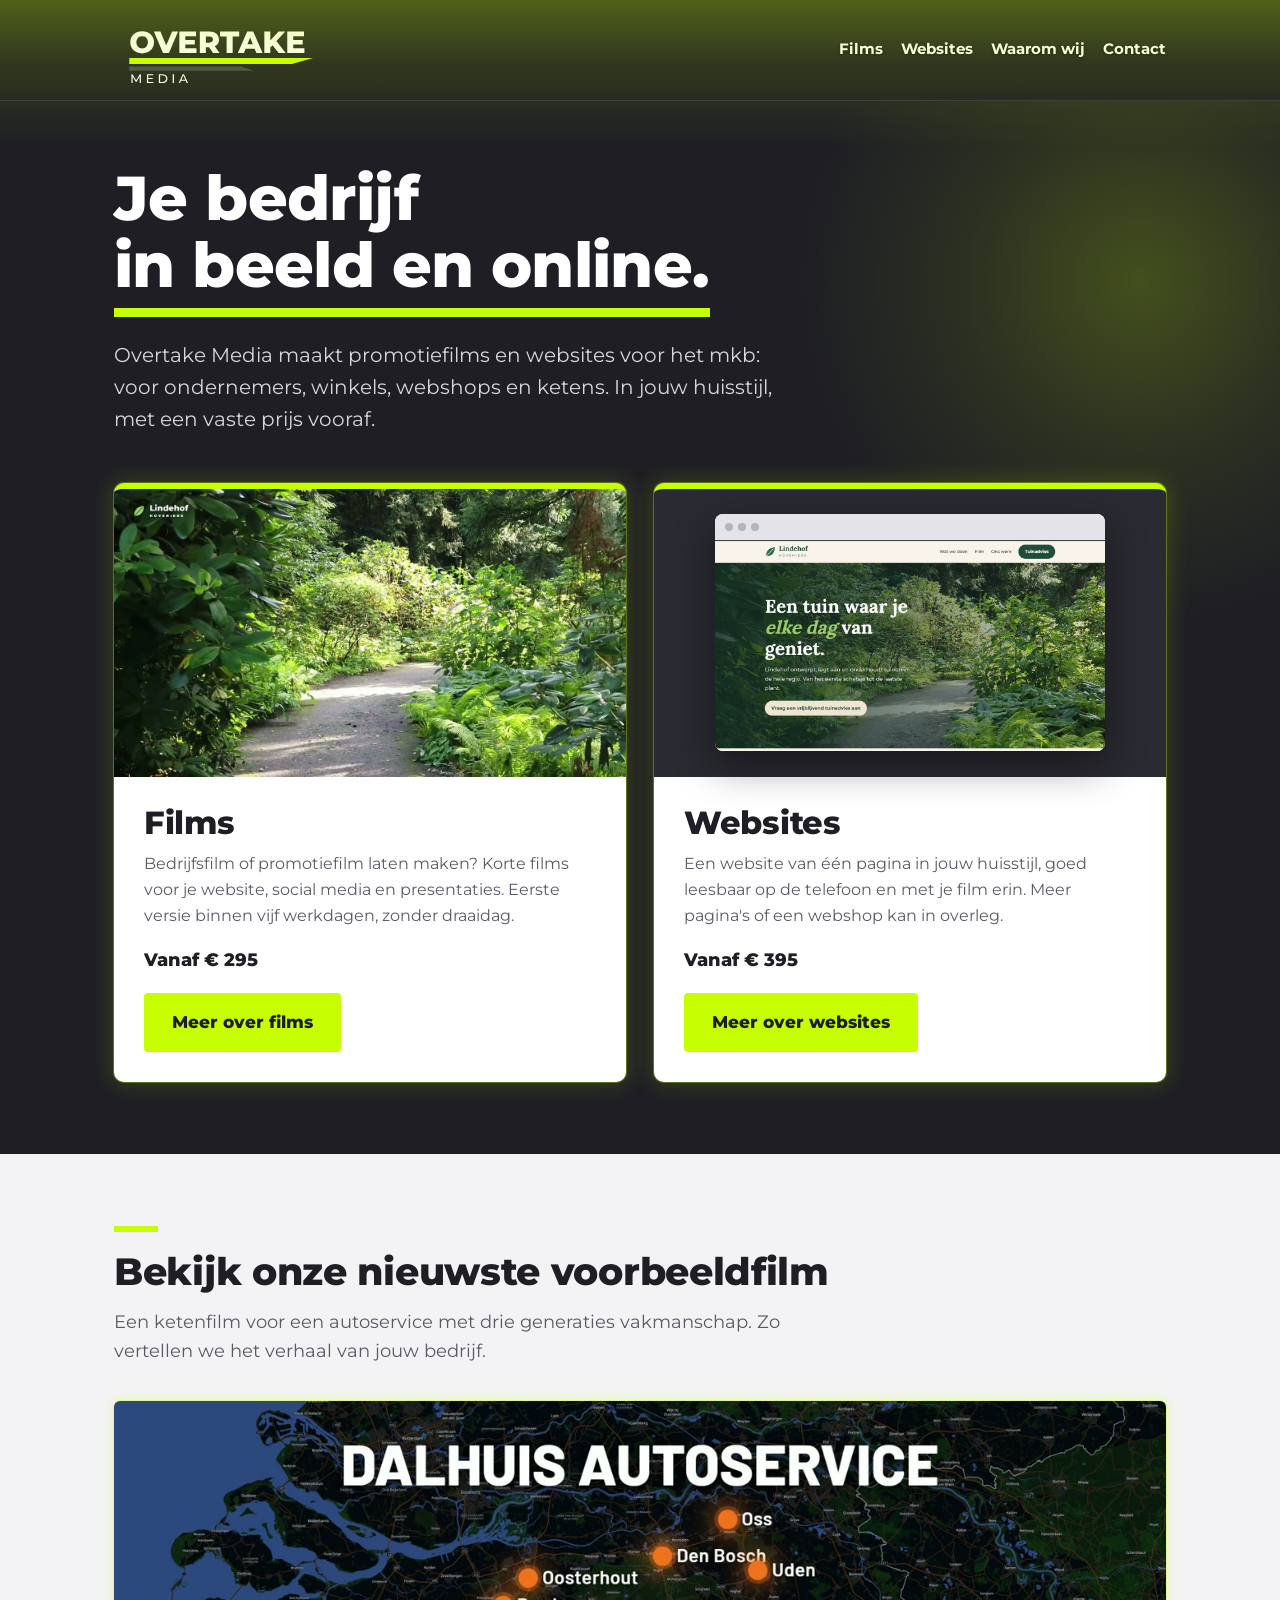
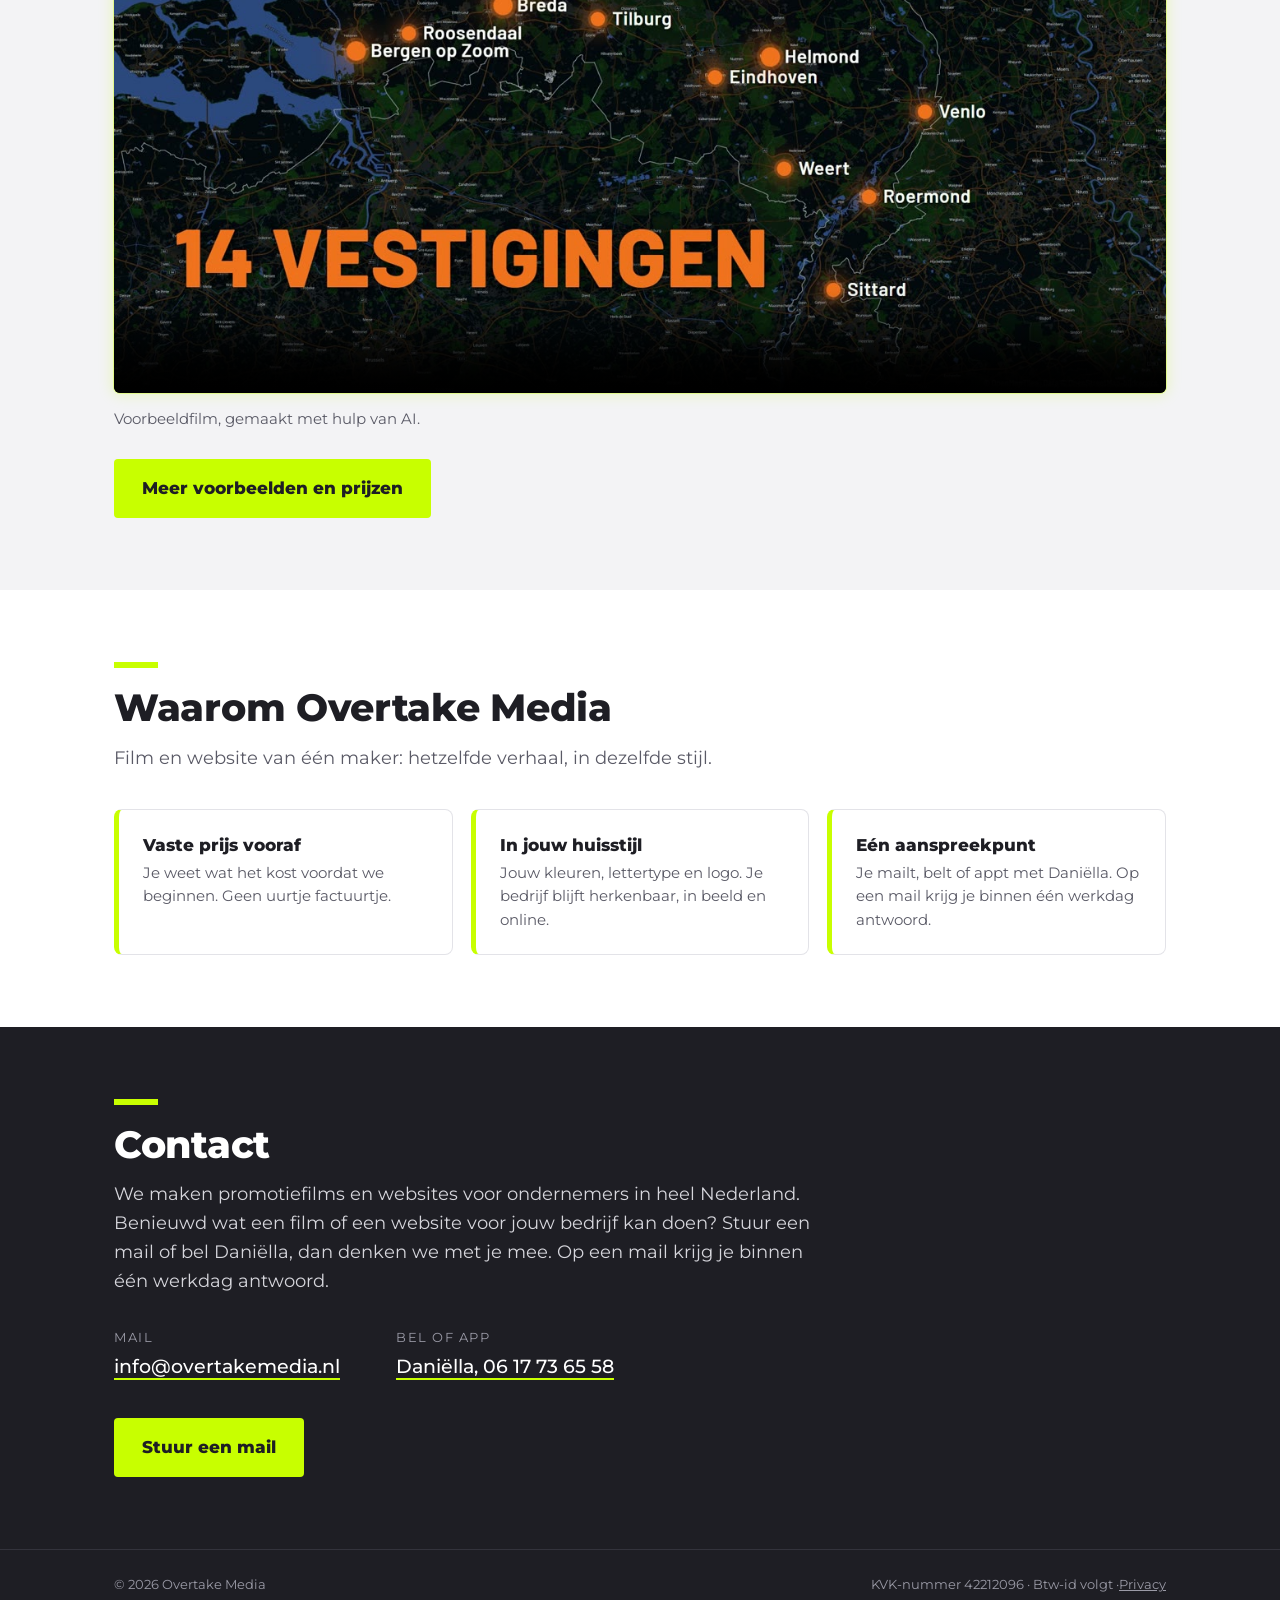
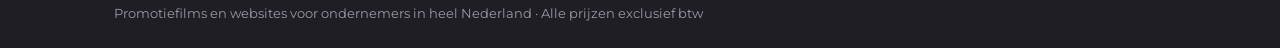
==== index.html @ 68e027c3 "Filmpagina: aanbiedingen weg, alleen normale prijzen Introductieprijs en de drie proefaanbiedingen v" ====
<!doctype html>
<html lang="nl">
<head>
<meta charset="utf-8">
<meta name="viewport" content="width=device-width, initial-scale=1">
<title>Overtake Media · Promotiefilms en websites voor het mkb</title>
<meta name="description" content="Overtake Media maakt promotiefilms en websites voor het mkb. Bedrijfsfilm of promotiefilm laten maken, of een website in jouw huisstijl: vaste prijs vooraf, zonder gedoe.">
<meta property="og:title" content="Overtake Media · Promotiefilms en websites voor het mkb">
<meta property="og:description" content="Promotiefilms en websites voor ondernemers, winkels, webshops en ketens. In jouw huisstijl, met een vaste prijs vooraf.">
<meta property="og:image" content="https://overtakemedia.nl/img/lindehof.jpg">
<meta property="og:url" content="https://overtakemedia.nl/">
<link rel="canonical" href="https://overtakemedia.nl/">
<meta name="google-site-verification" content="iY5Mu1yxWHPWTAywFuKohquAYSVC9sbn_sOde4Xjv1Y" />
<link rel="icon" type="image/png" href="img/icoon.png">
<link rel="preconnect" href="https://fonts.googleapis.com">
<link rel="preconnect" href="https://fonts.gstatic.com" crossorigin>
<link href="https://fonts.googleapis.com/css2?family=Montserrat:wght@400;500;700;800&display=swap" rel="stylesheet">
<link rel="stylesheet" href="stijl.css?v=12">
<script type="application/ld+json">{"@context": "https://schema.org", "@type": "ProfessionalService", "name": "Overtake Media", "url": "https://overtakemedia.nl/", "email": "info@overtakemedia.nl", "telephone": "+31617736558", "logo": "https://overtakemedia.nl/img/icoon.png", "image": "https://overtakemedia.nl/img/lindehof.jpg", "description": "Overtake Media maakt promotiefilms en websites voor het mkb: bedrijfsfilms, productfilms, ketenfilms en campagnefilms, en websites in de huisstijl van de klant. Vaste prijs vooraf.", "areaServed": {"@type": "Country", "name": "Nederland"}, "priceRange": "€149 - €895"}</script>
</head>
<body>

<div class="topbar"><div class="bar">
    <a href="/"><img src="img/logo-donker.svg" alt="Overtake Media"></a>
    <nav>
      <a href="films.html">Films</a>
      <a href="websites.html">Websites</a>
      <a href="#waarom">Waarom wij</a>
      <a href="#contact">Contact</a>
    </nav>
</div></div>
<header>
  <div class="voorpagina-hero">
    <h1>Je bedrijf <span>in beeld en online.</span></h1>
    <p>Overtake Media maakt promotiefilms en websites voor het mkb: voor ondernemers, winkels, webshops en ketens. In jouw huisstijl, met een vaste prijs vooraf.</p>
  </div>
  <div class="deurvak">
    <div class="deuren">
      <a class="deur" href="films.html">
        <div class="beeld" style="background-image:url('img/lindehof.jpg')"></div>
        <div class="tekst">
          <h2>Films</h2>
          <p>Bedrijfsfilm of promotiefilm laten maken? Korte films voor je website, social media en presentaties. Eerste versie binnen vijf werkdagen, zonder draaidag.</p>
          <div class="vanaf">Vanaf € 295</div>
          <span class="knop">Meer over films</span>
        </div>
      </a>
      <a class="deur" href="websites.html">
        <div class="beeld"><div class="venster"><div class="balk"><i></i><i></i><i></i></div><img src="img/voorbeeld-website.jpg" alt="Voorbeeldwebsite van een hovenier"></div></div>
        <div class="tekst">
          <h2>Websites</h2>
          <p>Een website van één pagina in jouw huisstijl, goed leesbaar op de telefoon en met je film erin. Meer pagina's of een webshop kan in overleg.</p>
          <div class="vanaf">Vanaf € 395</div>
          <span class="knop">Meer over websites</span>
        </div>
      </a>
    </div>
  </div>
</header>

<main>
  <section id="nieuwste-film" class="aanbod-bg">
    <div class="wrap">
      <h2>Bekijk onze nieuwste voorbeeldfilm</h2>
      <p class="intro">Een ketenfilm voor een autoservice met drie generaties vakmanschap. Zo vertellen we het verhaal van jouw bedrijf.</p>
      <div class="film uitgelicht">
        <video src="films/dalhuis.mp4?v=10" poster="img/dalhuis.jpg" controls controlslist="nodownload noplaybackrate" disablepictureinpicture oncontextmenu="return false" preload="none" playsinline></video>
        <p style="margin-top:14px">Voorbeeldfilm, gemaakt met hulp van AI.</p>
      </div>
      <p style="margin-top:28px"><a class="knop" href="films.html#voorbeelden">Meer voorbeelden en prijzen</a></p>
    </div>
  </section>

  <section id="waarom">
    <div class="wrap">
      <h2>Waarom Overtake Media</h2>
      <p class="intro">Film en website van één maker: hetzelfde verhaal, in dezelfde stijl.</p>
      <div class="redenen">
        <div class="optie"><h3>Vaste prijs vooraf</h3><p>Je weet wat het kost voordat we beginnen. Geen uurtje factuurtje.</p></div>
        <div class="optie"><h3>In jouw huisstijl</h3><p>Jouw kleuren, lettertype en logo. Je bedrijf blijft herkenbaar, in beeld en online.</p></div>
        <div class="optie"><h3>Eén aanspreekpunt</h3><p>Je mailt, belt of appt met Daniëlla. Op een mail krijg je binnen één werkdag antwoord.</p></div>
      </div>
    </div>
  </section>

  <section id="contact" class="contact">
    <div class="wrap">
      <h2>Contact</h2>
      <p class="intro">We maken promotiefilms en websites voor ondernemers in heel Nederland. Benieuwd wat een film of een website voor jouw bedrijf kan doen? Stuur een mail of bel Daniëlla, dan denken we met je mee. Op een mail krijg je binnen één werkdag antwoord.</p>
      <div class="contact-regels">
        <div><small>Mail</small><a href="mailto:info@overtakemedia.nl?subject=Vraag%20aan%20Overtake%20Media">info@overtakemedia.nl</a></div>
        <div><small>Bel of app</small><a href="tel:+31617736558">Daniëlla, 06 17 73 65 58</a></div>
      </div>
      <p style="margin-top:36px"><a class="knop" href="mailto:info@overtakemedia.nl?subject=Vraag%20aan%20Overtake%20Media">Stuur een mail</a></p>
    </div>
  </section>
</main>

<a class="omhoog" href="#" aria-label="Naar boven">&uarr;</a>

<footer>
  <div class="wrap">
    <span>© 2026 Overtake Media</span>
    <span>KVK-nummer 42212096 · Btw-id volgt ·<a href="privacy.html">Privacy</a></span>
    <span>Promotiefilms en websites voor ondernemers in heel Nederland · Alle prijzen exclusief btw</span>
  </div>
</footer>

<script>
  var knop=document.querySelector('.omhoog');
  window.addEventListener('scroll', function(){ knop.classList.toggle('zichtbaar', window.scrollY>600); });
</script>
<script>
  /* nieuwe versie online? dan één keer de verse pagina ophalen (versie = nummer van stijl.css, gelijk aan versie.txt) */
  (function(){
    var l=document.querySelector('link[href^="stijl.css?v="]'); if(!l||!window.fetch) return;
    var v=l.getAttribute('href').split('v=')[1];
    fetch('versie.txt',{cache:'no-store'}).then(function(r){ return r.ok ? r.text() : ''; }).then(function(t){
      t=t.trim(); if(!t||t===v) return;
      try { if(sessionStorage.getItem('ververst')===t) return; sessionStorage.setItem('ververst',t); } catch(e){ return; }
      location.replace(location.pathname+'?v='+t+location.hash);
    }).catch(function(){});
  })();
</script>
</body>
</html>
---- stijl.css ----
:root { --antraciet:#1E1E24; --limoen:#C8FF00; --wit:#FFFFFF; --grijs:#F3F3F5; --lijn:#E3E3E8; --tekst2:#5A5A66; --donker2:#2A2A32; }
* { box-sizing:border-box; margin:0; padding:0; }
html { scroll-behavior:smooth; }
body { font-family:Montserrat, Arial, sans-serif; color:var(--antraciet); background:var(--wit); line-height:1.6; font-size:17px; }
a { color:inherit; }
.wrap { max-width:1100px; margin:0 auto; padding:0 24px; }
h2 { font-weight:800; font-size:clamp(26px, 3.6vw, 38px); line-height:1.15; margin-bottom:14px; letter-spacing:-0.3px; }
h2::before { content:""; display:block; width:44px; height:6px; background:var(--limoen); margin-bottom:18px; }
.intro { color:var(--tekst2); max-width:60ch; font-size:18px; }
section { padding:72px 0; scroll-margin-top:106px; }
.knop { display:inline-block; background:var(--limoen); color:var(--antraciet); font-weight:800; text-decoration:none; padding:16px 28px; border-radius:4px; }
.knop:hover { filter:brightness(0.95); }
.knop-licht { display:inline-block; color:var(--wit); font-weight:700; text-decoration:none; padding:16px 28px; border:2px solid rgba(255,255,255,0.35); border-radius:4px; }
.knop-licht:hover { border-color:var(--limoen); }

/* kop en hero */
header { background:var(--antraciet); color:var(--wit); position:relative; overflow:hidden; }
header::before { content:""; position:absolute; right:-220px; top:-180px; width:720px; height:720px; border-radius:50%; background:radial-gradient(circle, rgba(200,255,0,0.22) 0%, rgba(200,255,0,0.08) 35%, rgba(200,255,0,0) 68%); pointer-events:none; }
.hero, .feiten { position:relative; }
.topbar { position:sticky; top:0; z-index:50; background:var(--antraciet); border-bottom:1px solid #33333C; }
.bar { display:flex; align-items:center; justify-content:space-between; gap:24px; padding:14px 24px; max-width:1100px; margin:0 auto; }
.bar img { height:72px; display:block; }
nav { display:flex; flex-wrap:wrap; justify-content:flex-end; align-items:center; gap:6px 18px; }
nav a { color:var(--wit); text-decoration:none; font-weight:700; font-size:14.5px; white-space:nowrap; text-shadow:0 1px 3px rgba(0,0,0,0.6); }
nav a:hover { color:var(--wit); }
.hero { max-width:1100px; margin:0 auto; padding:72px 24px 88px; }
.hero h1 { font-weight:800; font-size:clamp(34px, 6vw, 62px); line-height:1.08; letter-spacing:-0.6px; max-width:16ch; }
.hero h1 span { display:inline-block; border-bottom:0.16em solid var(--limoen); padding-bottom:0.14em; }
.hero p { margin-top:22px; font-size:clamp(17px, 2vw, 20px); color:#D6D6DC; max-width:48ch; }
.hero .knoppen { margin-top:32px; display:flex; gap:14px; flex-wrap:wrap; }
.feiten { background:var(--donker2); border-top:1px solid #33333C; }
.feiten .wrap { display:grid; grid-template-columns:repeat(3, 1fr); gap:0; }
.feit { padding:22px 24px; border-left:1px solid #3A3A44; color:var(--wit); }
.feit:first-child { border-left:0; padding-left:0; }
.feit strong { display:block; font-size:22px; font-weight:800; color:var(--limoen); }
.feit span { font-size:14px; color:#BDBDC6; }

/* voorbeelden */
.films { display:grid; grid-template-columns:16fr 9fr 5.0625fr; gap:28px; margin-top:40px; align-items:start; }
.film.breed { grid-column:1 / -1; }
.film video { width:100%; display:block; border-radius:6px; background:var(--antraciet); aspect-ratio:16/9; object-fit:cover; box-shadow:0 0 0 1px rgba(200,255,0,0.35), 0 0 14px 2px rgba(200,255,0,0.22); }
.film.uitgelicht { margin-top:36px; }
.film.vierkant video { aspect-ratio:1/1; }
.film.staand video { aspect-ratio:9/16; }
.film h3 { font-weight:800; font-size:18px; margin-top:14px; }
.film p { color:var(--tekst2); font-size:15px; }
.volgt { margin-top:28px; color:var(--tekst2); font-size:15px; }

/* aanbod */
.aanbod-bg { background:var(--grijs); }
.kaarten { display:grid; grid-template-columns:repeat(2, 1fr); gap:24px; margin-top:40px; }
.kaart { background:var(--wit); padding:32px; border-radius:8px; border-top:6px solid var(--limoen); display:flex; flex-direction:column; }
.kaart h3 { font-weight:800; font-size:22px; margin-bottom:10px; }
.kaart p.wat { color:var(--tekst2); font-size:15.5px; flex:1; }
.kaart .prijs { margin-top:20px; font-weight:800; font-size:19px; line-height:1.35; }
.kaart .prijs small { display:block; font-weight:500; font-size:14px; color:var(--tekst2); margin-top:4px; }
.kaart .proef { margin-top:14px; font-size:14.5px; color:var(--antraciet); background:var(--grijs); padding:12px 14px; border-radius:4px; }
.kaart .proef strong { font-weight:800; }
.kaart .vb { margin-top:12px; font-size:13.5px; color:var(--tekst2); }
.kaart .vb a { color:var(--antraciet); }
.noot { margin-top:22px; font-size:14px; color:var(--tekst2); }
body::after { content:""; position:fixed; top:0; left:0; right:0; height:150px; pointer-events:none; z-index:60; background:linear-gradient(to bottom, rgba(200,255,0,0.30) 0%, rgba(200,255,0,0.12) 40%, rgba(200,255,0,0) 100%); }

/* websites */
.websites { background:var(--antraciet); color:var(--wit); }
.websites .intro, .websites .noot { color:#D6D6DC; }
.websites .kaart { color:var(--antraciet); }

/* mogelijkheden */
.opties { display:grid; grid-template-columns:repeat(3, 1fr); gap:18px; margin-top:40px; }
.optie { padding:22px 24px; border:1px solid var(--lijn); border-radius:8px; border-left:5px solid var(--limoen); }
.optie h3 { font-weight:800; font-size:16.5px; margin-bottom:4px; }
.optie p { color:var(--tekst2); font-size:14.5px; }

/* vergelijking */
table { width:100%; border-collapse:collapse; margin-top:36px; font-size:16px; }
th, td { text-align:left; padding:16px 14px; border-bottom:1px solid var(--lijn); vertical-align:top; }
th { font-weight:800; font-size:15px; }
thead th:nth-child(2) { background:var(--antraciet); color:var(--limoen); border-radius:6px 6px 0 0; }
tbody td:nth-child(2) { background:#F7FFD6; font-weight:700; }
tbody tr:last-child td:nth-child(2) { border-radius:0 0 6px 6px; }
td:first-child { color:var(--tekst2); font-weight:500; }
.tabelvak { overflow-x:auto; }
.tabelvak table { min-width:560px; }
.bron { margin-top:14px; font-size:13px; color:var(--tekst2); }

/* werkwijze */
.stappen { display:grid; grid-template-columns:repeat(3, 1fr); gap:18px; margin-top:40px; counter-reset:stap; }
.stap { background:var(--wit); padding:24px; border-radius:8px; border:1px solid var(--lijn); }
.stap::before { counter-increment:stap; content:counter(stap); display:inline-flex; width:40px; height:40px; align-items:center; justify-content:center; background:var(--antraciet); color:var(--limoen); font-weight:800; border-radius:50%; margin-bottom:16px; }
.stap h3 { font-weight:800; font-size:18px; margin-bottom:6px; }
.stap p { color:var(--tekst2); font-size:14.5px; }


/* vragen */
.vragen { margin-top:36px; border-top:1px solid var(--lijn); }
details { border-bottom:1px solid var(--lijn); }
summary { cursor:pointer; list-style:none; padding:20px 0; font-weight:700; font-size:17px; display:flex; justify-content:space-between; gap:16px; }
summary::-webkit-details-marker { display:none; }
summary::after { content:"+"; color:var(--tekst2); font-weight:400; font-size:24px; line-height:1; }
details[open] summary::after { content:"−"; }
details p { color:var(--tekst2); padding:0 0 20px; max-width:70ch; }

/* contact */
.contact { background:var(--antraciet); color:var(--wit); position:relative; overflow:hidden; }
.contact .wrap { position:relative; }
.contact .intro { color:#D6D6DC; }
.contact-regels { margin-top:32px; display:flex; flex-wrap:wrap; gap:18px 56px; font-size:19px; }
.contact-regels a { color:var(--wit); text-decoration:none; font-weight:500; border-bottom:2px solid var(--limoen); }
.contact-regels small { display:block; font-size:12.5px; color:#9A9AA6; text-transform:uppercase; letter-spacing:1.5px; margin-bottom:4px; }
footer { background:var(--antraciet); color:#9A9AA6; font-size:13px; border-top:1px solid #33333C; }
footer .wrap { padding:24px; display:flex; justify-content:space-between; flex-wrap:wrap; gap:8px 24px; }

.omhoog { position:fixed; right:24px; bottom:24px; width:64px; height:64px; border-radius:50%; background:var(--limoen); color:var(--antraciet); display:flex; align-items:center; justify-content:center; font-weight:800; font-size:30px; text-decoration:none; box-shadow:0 6px 20px rgba(0,0,0,0.25); opacity:0; pointer-events:none; transition:opacity .25s; z-index:40; }
.omhoog.zichtbaar { opacity:1; pointer-events:auto; }
@media (max-width:860px) {
  .hero { padding:44px 16px 56px; }
  .feiten .wrap { grid-template-columns:1fr; }
  .feit { border-left:0; padding:14px 0; border-top:1px solid #3A3A44; }
  .feit:first-child { border-top:0; }
  .films, .kaarten { grid-template-columns:1fr; }
  .film.staand video { width:62%; margin:0 auto; }
  .opties { grid-template-columns:1fr 1fr; }
  .stappen { grid-template-columns:1fr 1fr 1fr; }
}
@media (max-width:700px) {
  nav { display:none; }
}
@media (max-width:560px) {
  .wrap { padding:0 16px; }
  .bar { padding:16px; }
  .bar img { height:52px; }
  section { padding:56px 0; }
  .stappen, .opties { grid-template-columns:1fr; }
  table { font-size:14px; }
  th, td { padding:12px 8px; }
  .tabelvak table { min-width:0; }
}

/* menu: knop naar het andere onderdeel */
nav a.ander { color:var(--antraciet); background:var(--limoen); padding:6px 14px; border-radius:4px; text-shadow:none; }
nav a.ander:hover { color:var(--antraciet); filter:brightness(0.95); }

/* voorpagina: twee deuren */
.deuren { display:grid; grid-template-columns:1fr 1fr; gap:28px; margin-top:8px; }
.deur { display:flex; flex-direction:column; background:var(--wit); color:var(--antraciet); border-radius:10px; overflow:hidden; text-decoration:none;
        border-top:6px solid var(--limoen); box-shadow:0 0 0 1px rgba(200,255,0,0.30), 0 0 22px 3px rgba(200,255,0,0.16); transition:transform .2s, box-shadow .2s; }
.deur:hover { transform:translateY(-4px); box-shadow:0 0 0 1px rgba(200,255,0,0.55), 0 0 34px 6px rgba(200,255,0,0.30); }
.deur .beeld { aspect-ratio:16/9; background:var(--donker2) center/cover no-repeat; position:relative; }
.deur .tekst { padding:28px 30px 30px; display:flex; flex-direction:column; flex:1; }
.deur h2 { font-size:clamp(24px, 3vw, 32px); margin-bottom:10px; }
.deur h2::before { display:none; }
.deur p { color:var(--tekst2); font-size:16px; flex:1; }
.deur .vanaf { margin-top:18px; font-weight:800; font-size:18px; }
.deur .knop { margin-top:18px; align-self:flex-start; }
.voorpagina-hero { max-width:1100px; margin:0 auto; padding:64px 24px 40px; position:relative; }
.voorpagina-hero h1 { font-weight:800; font-size:clamp(34px, 6vw, 62px); line-height:1.08; letter-spacing:-0.6px; max-width:18ch; }
.voorpagina-hero h1 span { display:inline-block; border-bottom:0.16em solid var(--limoen); padding-bottom:0.14em; }
.voorpagina-hero p { margin-top:22px; font-size:clamp(17px, 2vw, 20px); color:#D6D6DC; max-width:52ch; }
.deurvak { position:relative; max-width:1100px; margin:0 auto; padding:0 24px 72px; }

/* getekend browservenster als beeld bij websites (geen echte klant) */
.venster { position:absolute; inset:9% 12%; background:#fff; border-radius:8px; overflow:hidden; box-shadow:0 14px 40px rgba(0,0,0,0.45); display:flex; flex-direction:column; }
.venster .balk { height:11%; background:#E3E3E8; display:flex; align-items:center; gap:5px; padding:0 10px; }
.venster .balk i { width:8px; height:8px; border-radius:50%; background:#B4B4BE; display:block; }
.venster img { display:block; width:100%; flex:1; min-height:0; object-fit:cover; object-position:top; }
.venster.los { position:static; inset:auto; aspect-ratio:16/10.6; box-shadow:0 0 0 1px rgba(200,255,0,0.35), 0 0 22px 3px rgba(200,255,0,0.20), 0 18px 44px rgba(30,30,36,0.18); }
.venster.los .balk { height:34px; flex:none; }
.voorbeelden { display:grid; grid-template-columns:1fr 1fr; gap:28px; margin-top:40px; }
.voorbeeld { text-decoration:none; display:block; background:none; border:0; padding:0; font:inherit; color:inherit; text-align:left; cursor:pointer; width:100%; }
.voorbeeld .blader { display:inline-block; color:var(--antraciet); font-weight:700; border-bottom:2px solid var(--limoen); margin-left:4px; }
.kijkvenster { position:fixed; inset:0; z-index:200; background:rgba(20,20,24,0.88); display:flex; align-items:center; justify-content:center; padding:20px; }
.kijkvenster[hidden] { display:none; }
.kijkvak { display:inline-flex; flex-direction:column; max-width:min(1100px, 100%); }
.kijkkop { display:flex; align-items:center; gap:16px; color:var(--wit); font-weight:800; font-size:18px; margin-bottom:12px; }
.kijkkop #kijkteller { font-weight:500; font-size:15px; color:#BDBDC6; margin-left:auto; }
.kijkkop button { background:none; border:0; color:var(--wit); font-size:34px; line-height:1; cursor:pointer; padding:0 4px; }
.kijkvak .venster.los { aspect-ratio:auto; }
.kijkvak .venster.los img { cursor:pointer; flex:none; display:block; width:auto; height:auto; max-width:100%; max-height:calc(100vh - 210px); background:#fff; }
.kijkknoppen { display:flex; justify-content:space-between; gap:12px; margin-top:14px; }
.kijkknoppen button { background:var(--limoen); color:var(--antraciet); border:0; border-radius:4px; font:inherit; font-weight:800; padding:12px 22px; cursor:pointer; }
.kijkknoppen button:hover { filter:brightness(0.95); }
.voorbeeld .venster.los { transition:transform .2s; }
.voorbeeld:hover .venster.los { transform:translateY(-4px); }
.voorbeeld h3 { font-weight:800; font-size:18px; margin-top:16px; }
.voorbeeld p { color:var(--tekst2); font-size:15px; }
@media (max-width:860px) { .voorbeelden { grid-template-columns:1fr; } }
.venster .kop { flex:1.25; background:linear-gradient(135deg, #2A2A32 0%, #1E1E24 100%); display:flex; flex-direction:column; justify-content:center; padding:0 9%; gap:7%; }
.venster .kop b { display:block; height:13%; width:62%; background:#fff; border-radius:3px; }
.venster .kop u { display:block; height:8%; width:40%; background:var(--limoen); border-radius:3px; }
.venster .rij { flex:1; display:grid; grid-template-columns:repeat(3, 1fr); gap:5%; padding:6% 9%; }
.venster .rij s { background:var(--grijs); border-radius:4px; border-top:3px solid var(--limoen); display:block; }

.redenen { display:grid; grid-template-columns:repeat(3, 1fr); gap:18px; margin-top:36px; }
@media (max-width:860px) { .deuren, .redenen { grid-template-columns:1fr; } .voorpagina-hero { padding:40px 16px 28px; } .deurvak { padding:0 16px 56px; } }
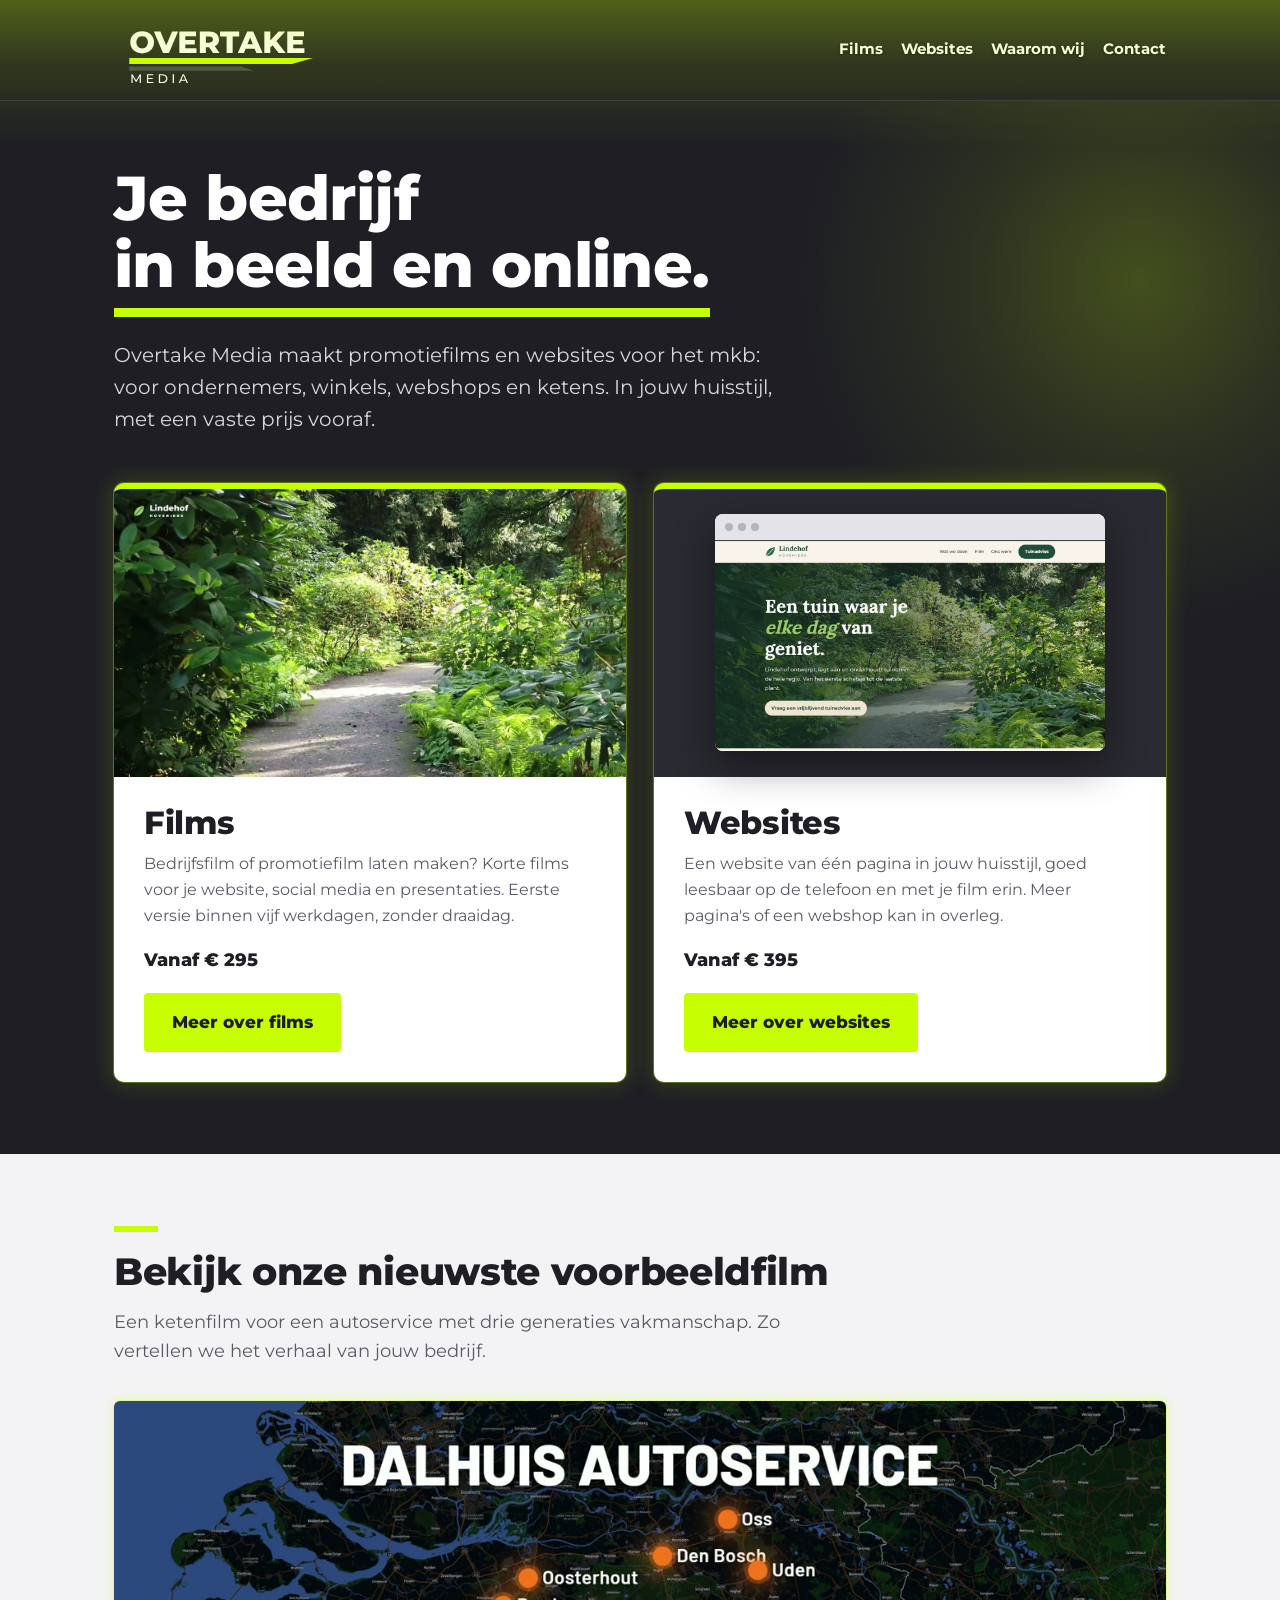
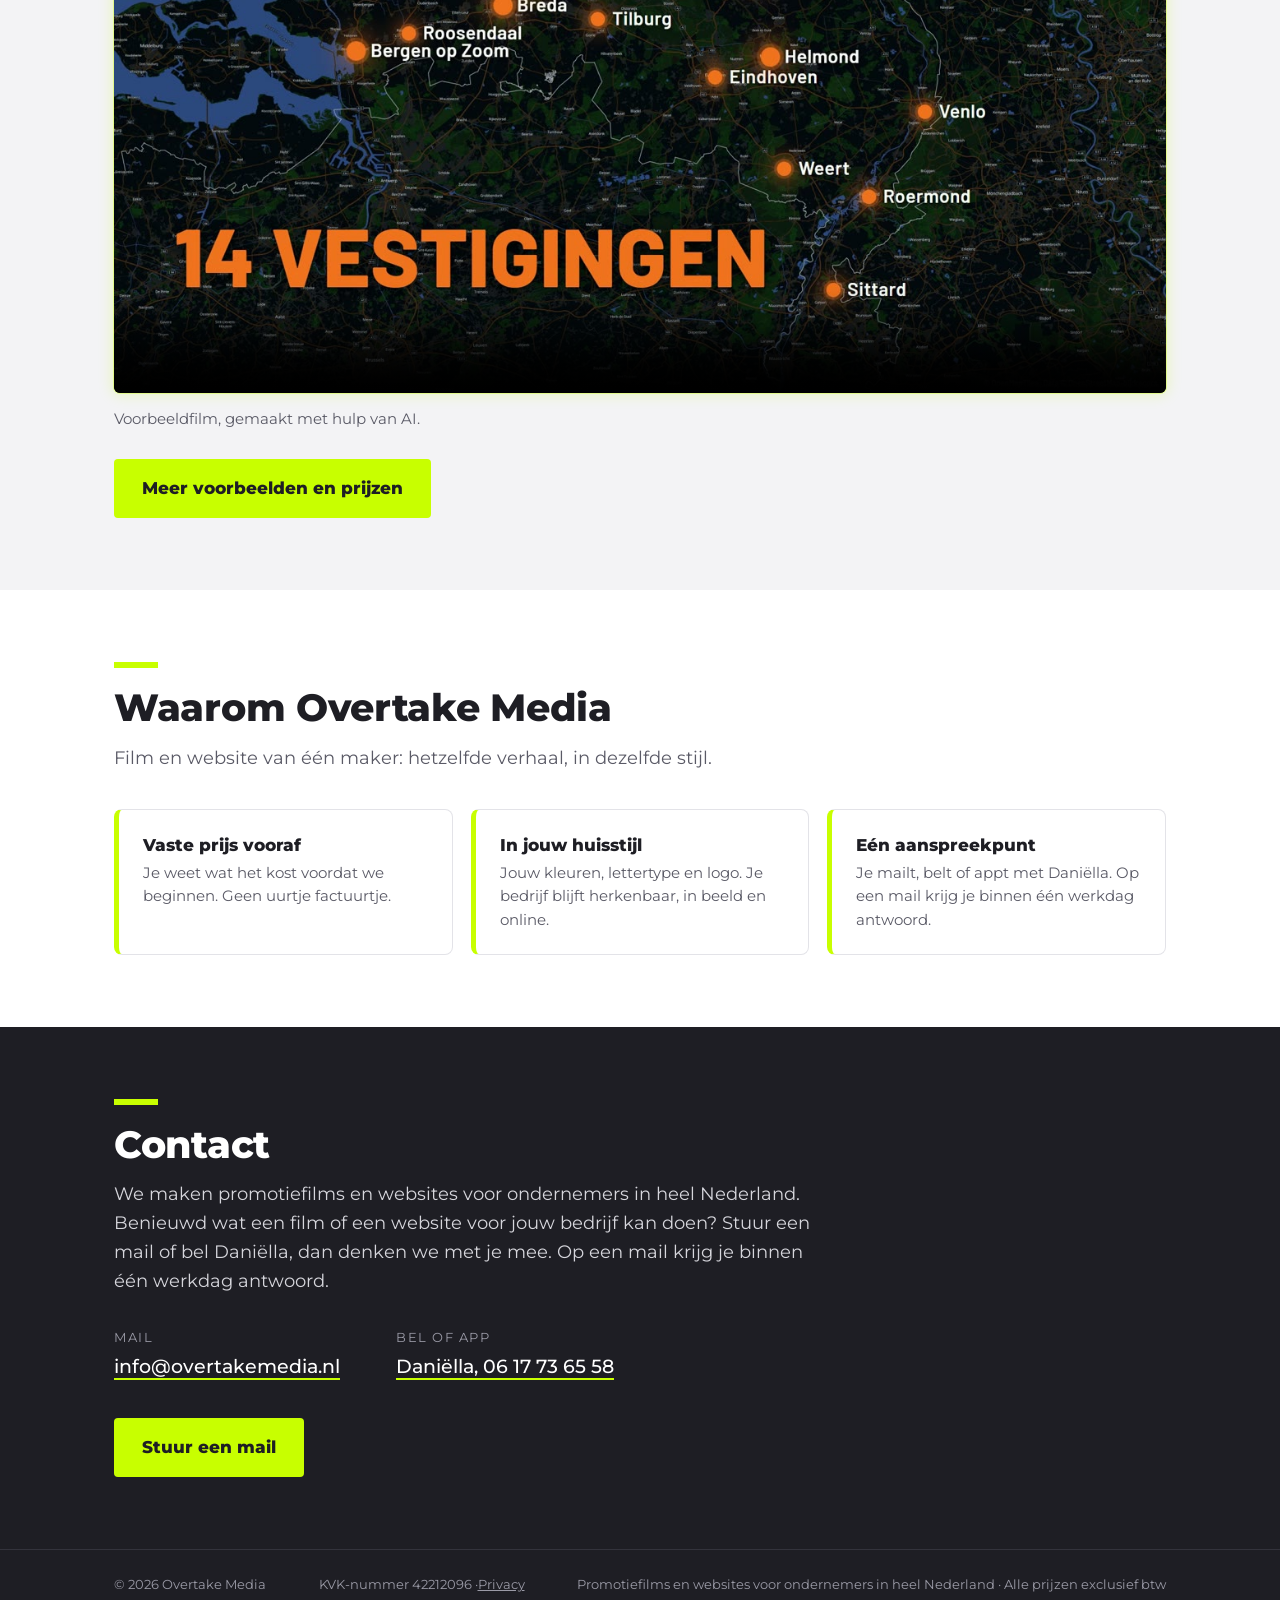
==== commit a3db4cc3: "Voettekst: btw-id volgt weggehaald Co-Authored-By: Claude Opus 5.5 <noreply@anthropic.com>" ====
--- a/index.html
+++ b/index.html
@@ -15,7 +15,7 @@
 <link rel="preconnect" href="https://fonts.googleapis.com">
 <link rel="preconnect" href="https://fonts.gstatic.com" crossorigin>
 <link href="https://fonts.googleapis.com/css2?family=Montserrat:wght@400;500;700;800&display=swap" rel="stylesheet">
-<link rel="stylesheet" href="stijl.css?v=12">
+<link rel="stylesheet" href="stijl.css?v=16">
 <script type="application/ld+json">{"@context": "https://schema.org", "@type": "ProfessionalService", "name": "Overtake Media", "url": "https://overtakemedia.nl/", "email": "info@overtakemedia.nl", "telephone": "+31617736558", "logo": "https://overtakemedia.nl/img/icoon.png", "image": "https://overtakemedia.nl/img/lindehof.jpg", "description": "Overtake Media maakt promotiefilms en websites voor het mkb: bedrijfsfilms, productfilms, ketenfilms en campagnefilms, en websites in de huisstijl van de klant. Vaste prijs vooraf.", "areaServed": {"@type": "Country", "name": "Nederland"}, "priceRange": "€149 - €895"}</script>
 </head>
 <body>
@@ -101,7 +101,7 @@
 <footer>
   <div class="wrap">
     <span>© 2026 Overtake Media</span>
-    <span>KVK-nummer 42212096 · Btw-id volgt ·<a href="privacy.html">Privacy</a></span>
+    <span>KVK-nummer 42212096 ·<a href="privacy.html">Privacy</a></span>
     <span>Promotiefilms en websites voor ondernemers in heel Nederland · Alle prijzen exclusief btw</span>
   </div>
 </footer>
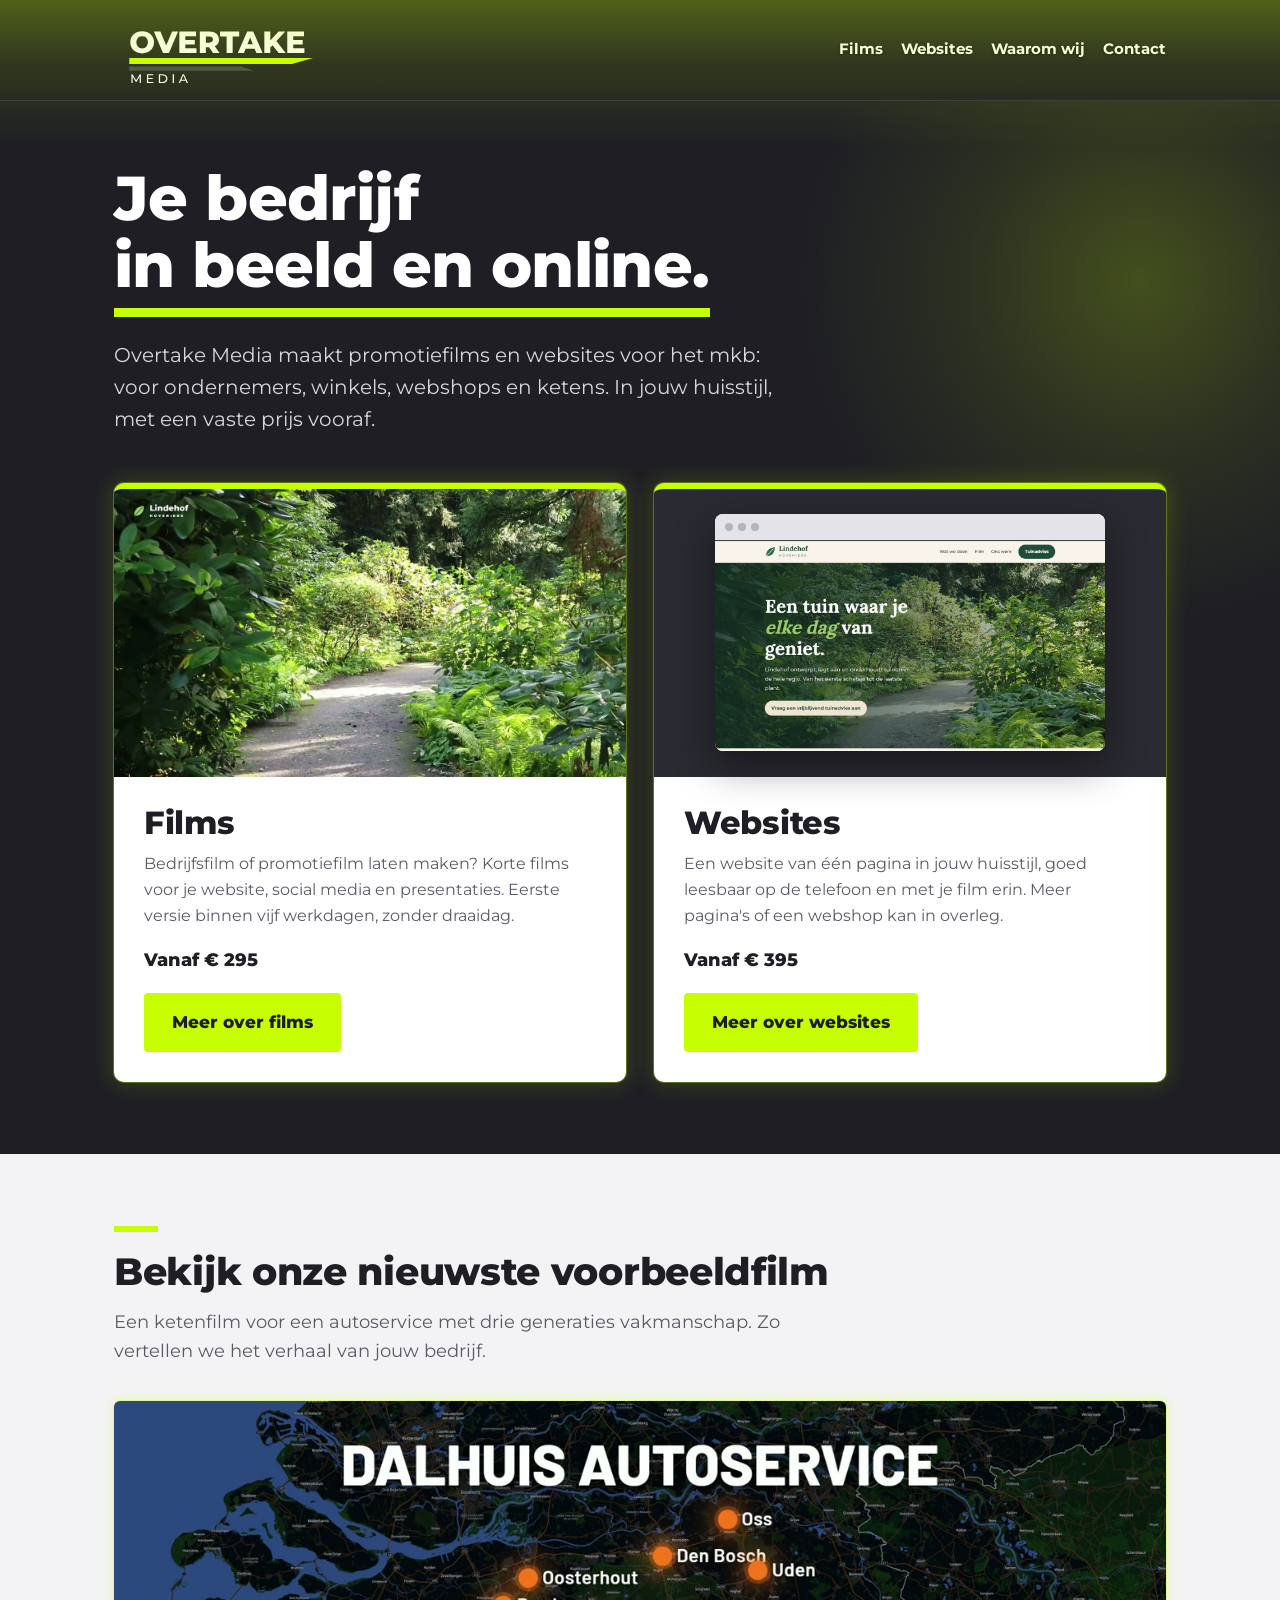
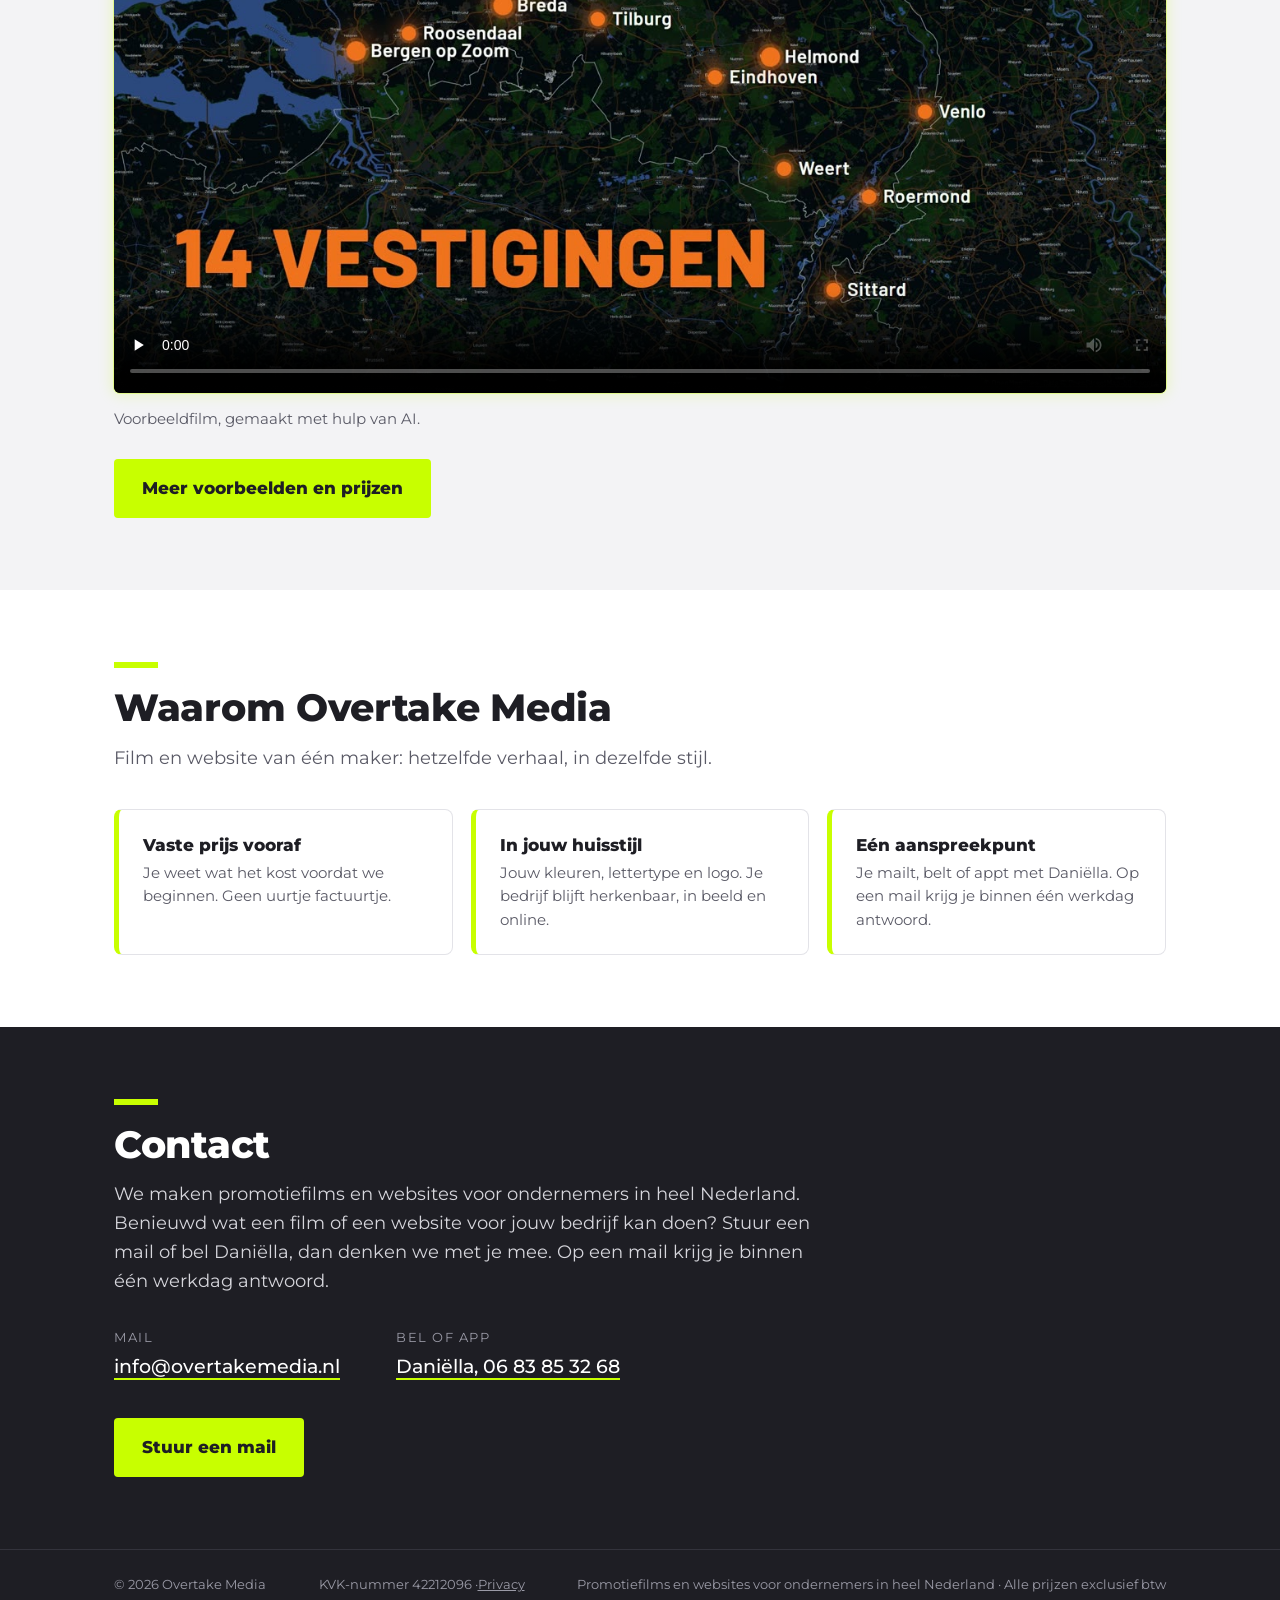
==== commit 6d1b6d3c: "Website: nieuw telefoonnummer Daniëlla (06 83 85 32 68) Co-Authored-By: Claude Opus 5.5 <noreply@ant" ====
--- a/index.html
+++ b/index.html
@@ -15,8 +15,8 @@
 <link rel="preconnect" href="https://fonts.googleapis.com">
 <link rel="preconnect" href="https://fonts.gstatic.com" crossorigin>
 <link href="https://fonts.googleapis.com/css2?family=Montserrat:wght@400;500;700;800&display=swap" rel="stylesheet">
-<link rel="stylesheet" href="stijl.css?v=16">
-<script type="application/ld+json">{"@context": "https://schema.org", "@type": "ProfessionalService", "name": "Overtake Media", "url": "https://overtakemedia.nl/", "email": "info@overtakemedia.nl", "telephone": "+31617736558", "logo": "https://overtakemedia.nl/img/icoon.png", "image": "https://overtakemedia.nl/img/lindehof.jpg", "description": "Overtake Media maakt promotiefilms en websites voor het mkb: bedrijfsfilms, productfilms, ketenfilms en campagnefilms, en websites in de huisstijl van de klant. Vaste prijs vooraf.", "areaServed": {"@type": "Country", "name": "Nederland"}, "priceRange": "€149 - €895"}</script>
+<link rel="stylesheet" href="stijl.css?v=17">
+<script type="application/ld+json">{"@context": "https://schema.org", "@type": "ProfessionalService", "name": "Overtake Media", "url": "https://overtakemedia.nl/", "email": "info@overtakemedia.nl", "telephone": "+31683853268", "logo": "https://overtakemedia.nl/img/icoon.png", "image": "https://overtakemedia.nl/img/lindehof.jpg", "description": "Overtake Media maakt promotiefilms en websites voor het mkb: bedrijfsfilms, productfilms, ketenfilms en campagnefilms, en websites in de huisstijl van de klant. Vaste prijs vooraf.", "areaServed": {"@type": "Country", "name": "Nederland"}, "priceRange": "€149 - €895"}</script>
 </head>
 <body>
 
@@ -89,7 +89,7 @@
       <p class="intro">We maken promotiefilms en websites voor ondernemers in heel Nederland. Benieuwd wat een film of een website voor jouw bedrijf kan doen? Stuur een mail of bel Daniëlla, dan denken we met je mee. Op een mail krijg je binnen één werkdag antwoord.</p>
       <div class="contact-regels">
         <div><small>Mail</small><a href="mailto:info@overtakemedia.nl?subject=Vraag%20aan%20Overtake%20Media">info@overtakemedia.nl</a></div>
-        <div><small>Bel of app</small><a href="tel:+31617736558">Daniëlla, 06 17 73 65 58</a></div>
+        <div><small>Bel of app</small><a href="tel:+31683853268">Daniëlla, 06 83 85 32 68</a></div>
       </div>
       <p style="margin-top:36px"><a class="knop" href="mailto:info@overtakemedia.nl?subject=Vraag%20aan%20Overtake%20Media">Stuur een mail</a></p>
     </div>
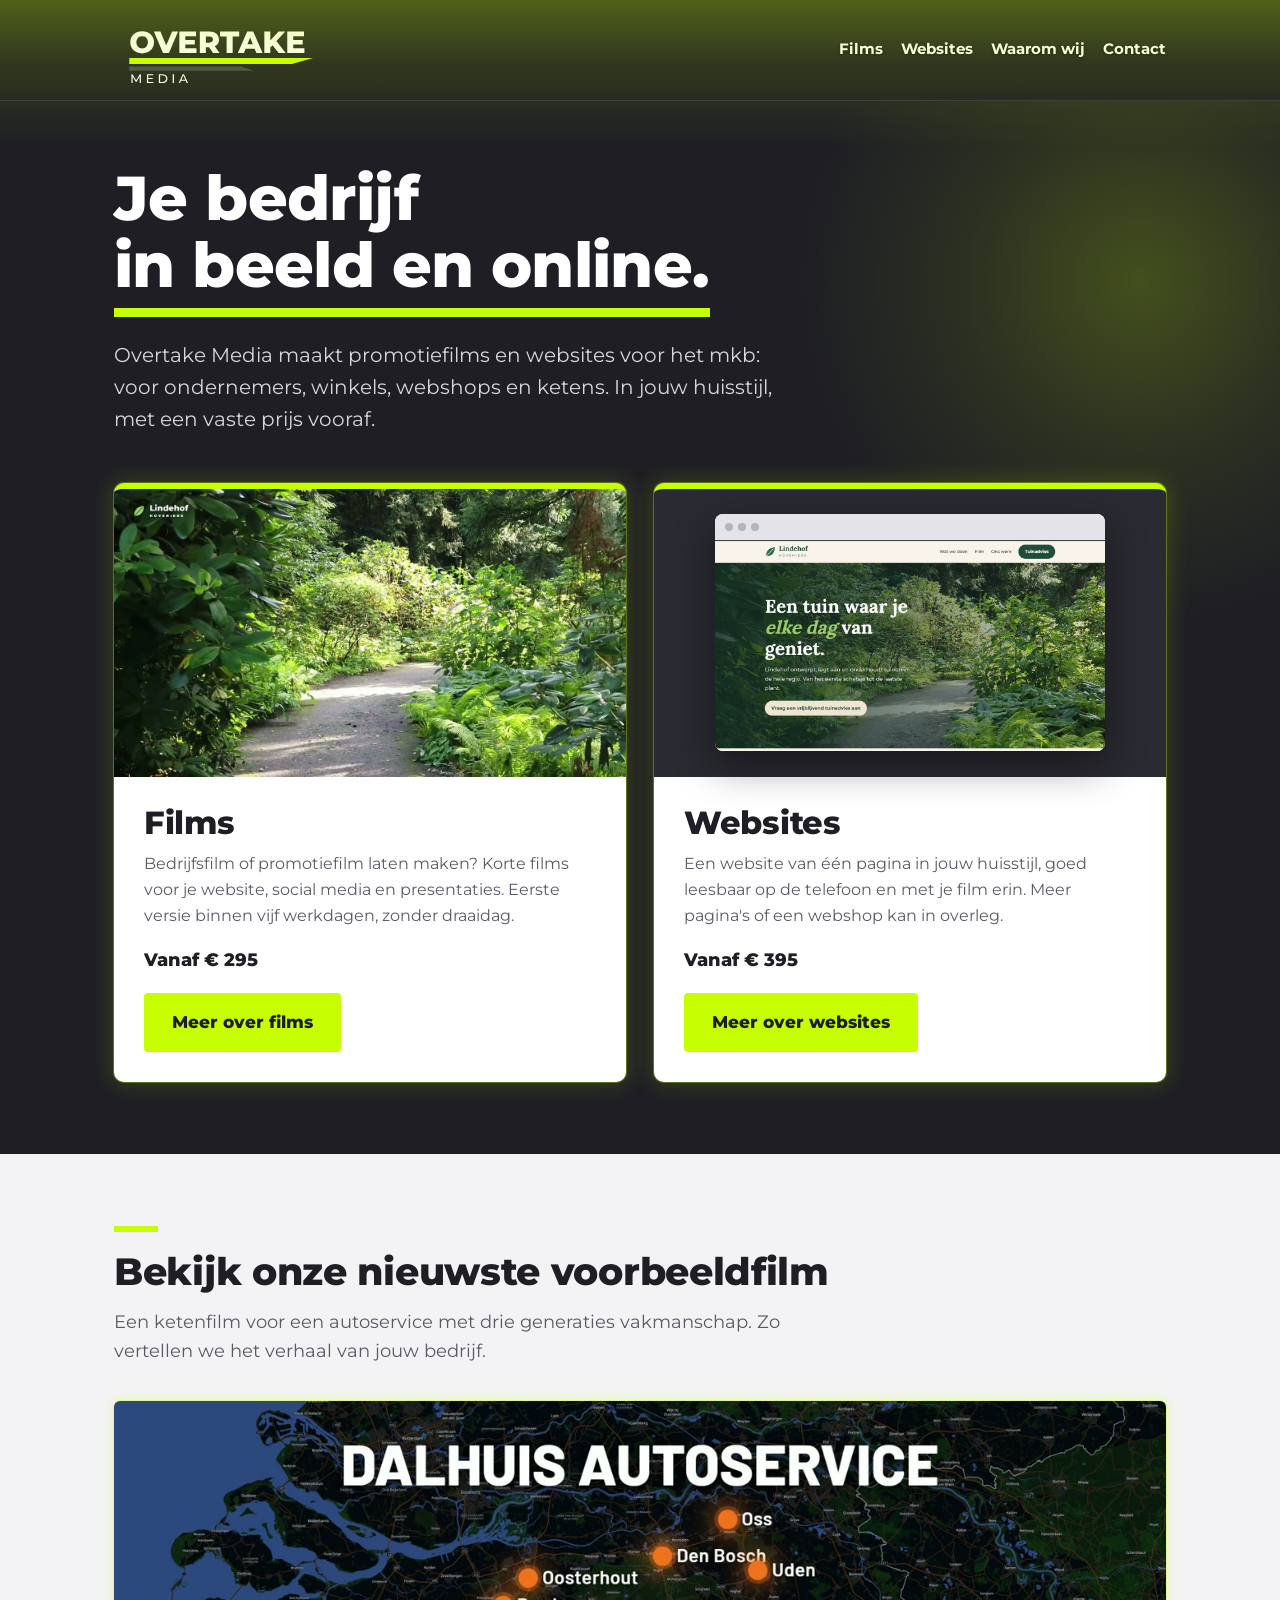
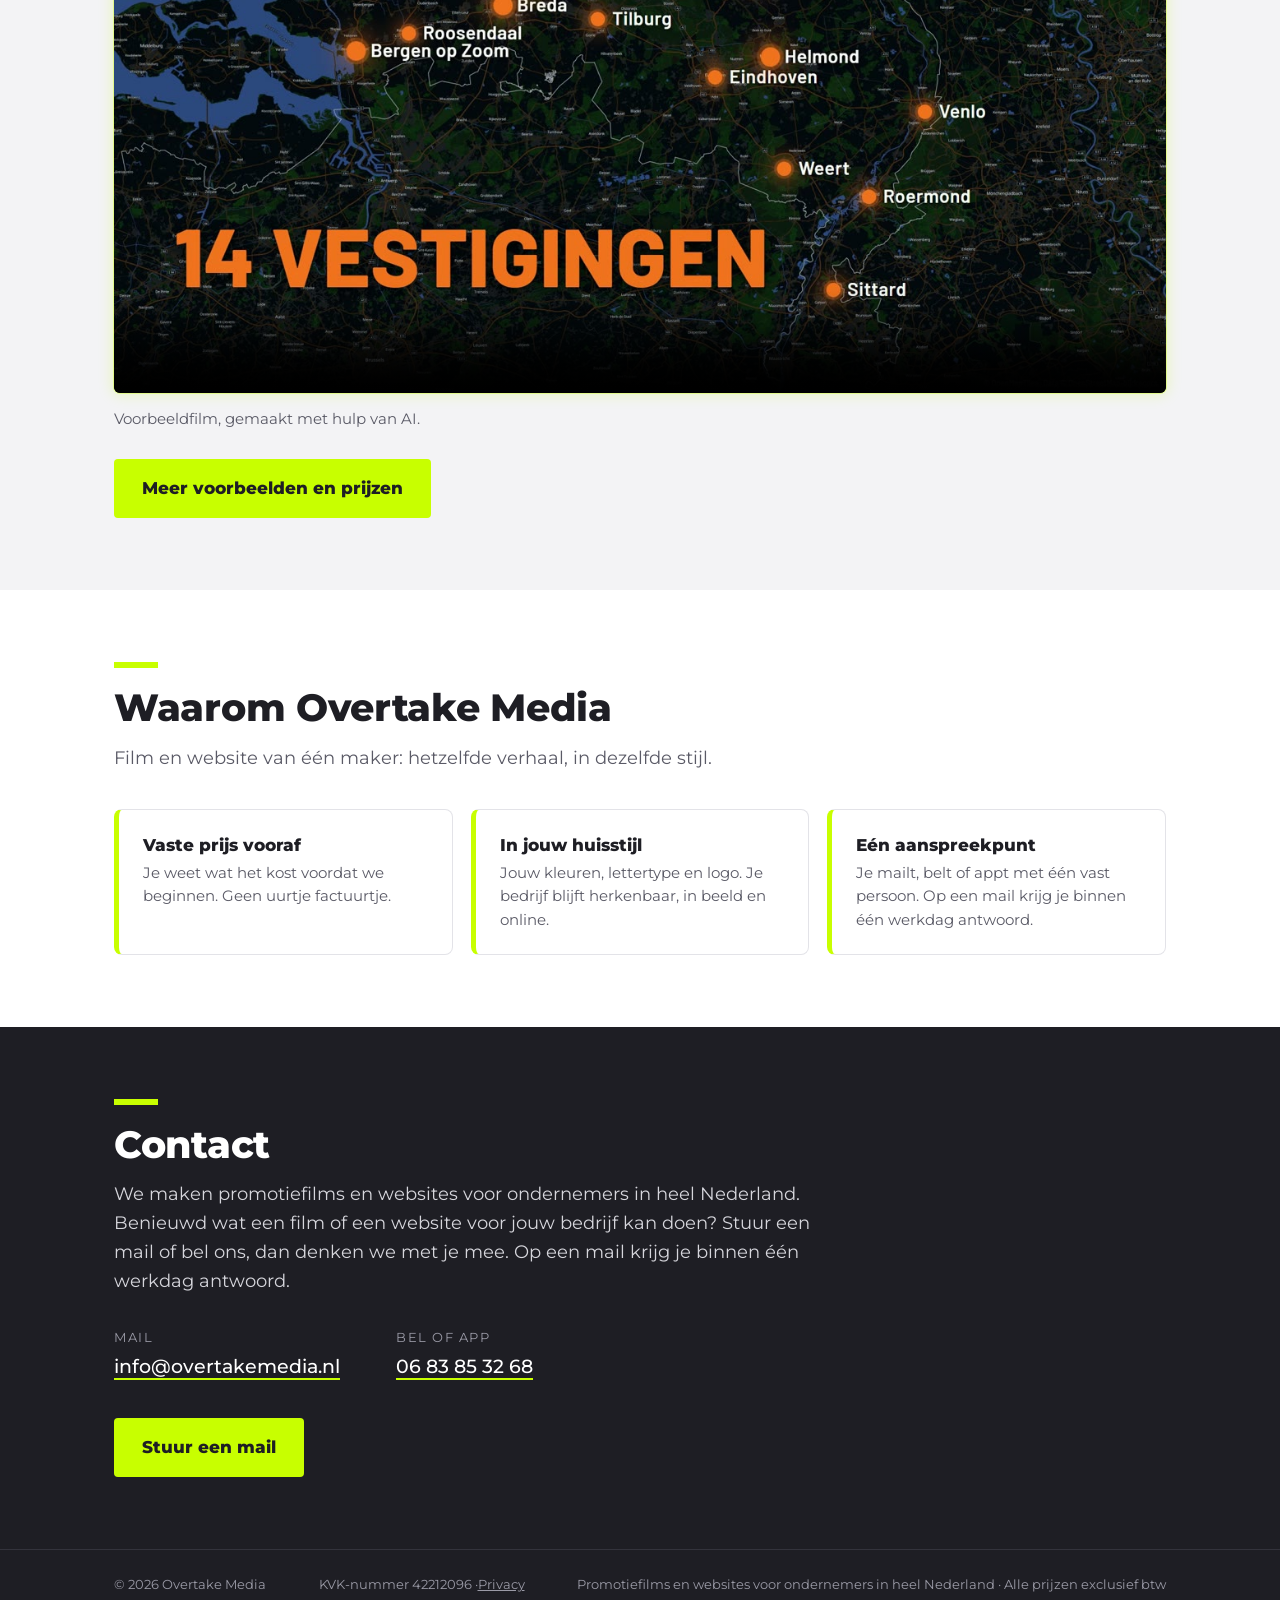
==== commit 6a044d30: "Website: naam Daniëlla weggehaald, alleen het nummer blijft Co-Authored-By: Claude Opus 5.5 <noreply" ====
--- a/index.html
+++ b/index.html
@@ -15,7 +15,7 @@
 <link rel="preconnect" href="https://fonts.googleapis.com">
 <link rel="preconnect" href="https://fonts.gstatic.com" crossorigin>
 <link href="https://fonts.googleapis.com/css2?family=Montserrat:wght@400;500;700;800&display=swap" rel="stylesheet">
-<link rel="stylesheet" href="stijl.css?v=17">
+<link rel="stylesheet" href="stijl.css?v=18">
 <script type="application/ld+json">{"@context": "https://schema.org", "@type": "ProfessionalService", "name": "Overtake Media", "url": "https://overtakemedia.nl/", "email": "info@overtakemedia.nl", "telephone": "+31683853268", "logo": "https://overtakemedia.nl/img/icoon.png", "image": "https://overtakemedia.nl/img/lindehof.jpg", "description": "Overtake Media maakt promotiefilms en websites voor het mkb: bedrijfsfilms, productfilms, ketenfilms en campagnefilms, en websites in de huisstijl van de klant. Vaste prijs vooraf.", "areaServed": {"@type": "Country", "name": "Nederland"}, "priceRange": "€149 - €895"}</script>
 </head>
 <body>
@@ -78,7 +78,7 @@
       <div class="redenen">
         <div class="optie"><h3>Vaste prijs vooraf</h3><p>Je weet wat het kost voordat we beginnen. Geen uurtje factuurtje.</p></div>
         <div class="optie"><h3>In jouw huisstijl</h3><p>Jouw kleuren, lettertype en logo. Je bedrijf blijft herkenbaar, in beeld en online.</p></div>
-        <div class="optie"><h3>Eén aanspreekpunt</h3><p>Je mailt, belt of appt met Daniëlla. Op een mail krijg je binnen één werkdag antwoord.</p></div>
+        <div class="optie"><h3>Eén aanspreekpunt</h3><p>Je mailt, belt of appt met één vast persoon. Op een mail krijg je binnen één werkdag antwoord.</p></div>
       </div>
     </div>
   </section>
@@ -86,10 +86,10 @@
   <section id="contact" class="contact">
     <div class="wrap">
       <h2>Contact</h2>
-      <p class="intro">We maken promotiefilms en websites voor ondernemers in heel Nederland. Benieuwd wat een film of een website voor jouw bedrijf kan doen? Stuur een mail of bel Daniëlla, dan denken we met je mee. Op een mail krijg je binnen één werkdag antwoord.</p>
+      <p class="intro">We maken promotiefilms en websites voor ondernemers in heel Nederland. Benieuwd wat een film of een website voor jouw bedrijf kan doen? Stuur een mail of bel ons, dan denken we met je mee. Op een mail krijg je binnen één werkdag antwoord.</p>
       <div class="contact-regels">
         <div><small>Mail</small><a href="mailto:info@overtakemedia.nl?subject=Vraag%20aan%20Overtake%20Media">info@overtakemedia.nl</a></div>
-        <div><small>Bel of app</small><a href="tel:+31683853268">Daniëlla, 06 83 85 32 68</a></div>
+        <div><small>Bel of app</small><a href="tel:+31683853268">06 83 85 32 68</a></div>
       </div>
       <p style="margin-top:36px"><a class="knop" href="mailto:info@overtakemedia.nl?subject=Vraag%20aan%20Overtake%20Media">Stuur een mail</a></p>
     </div>
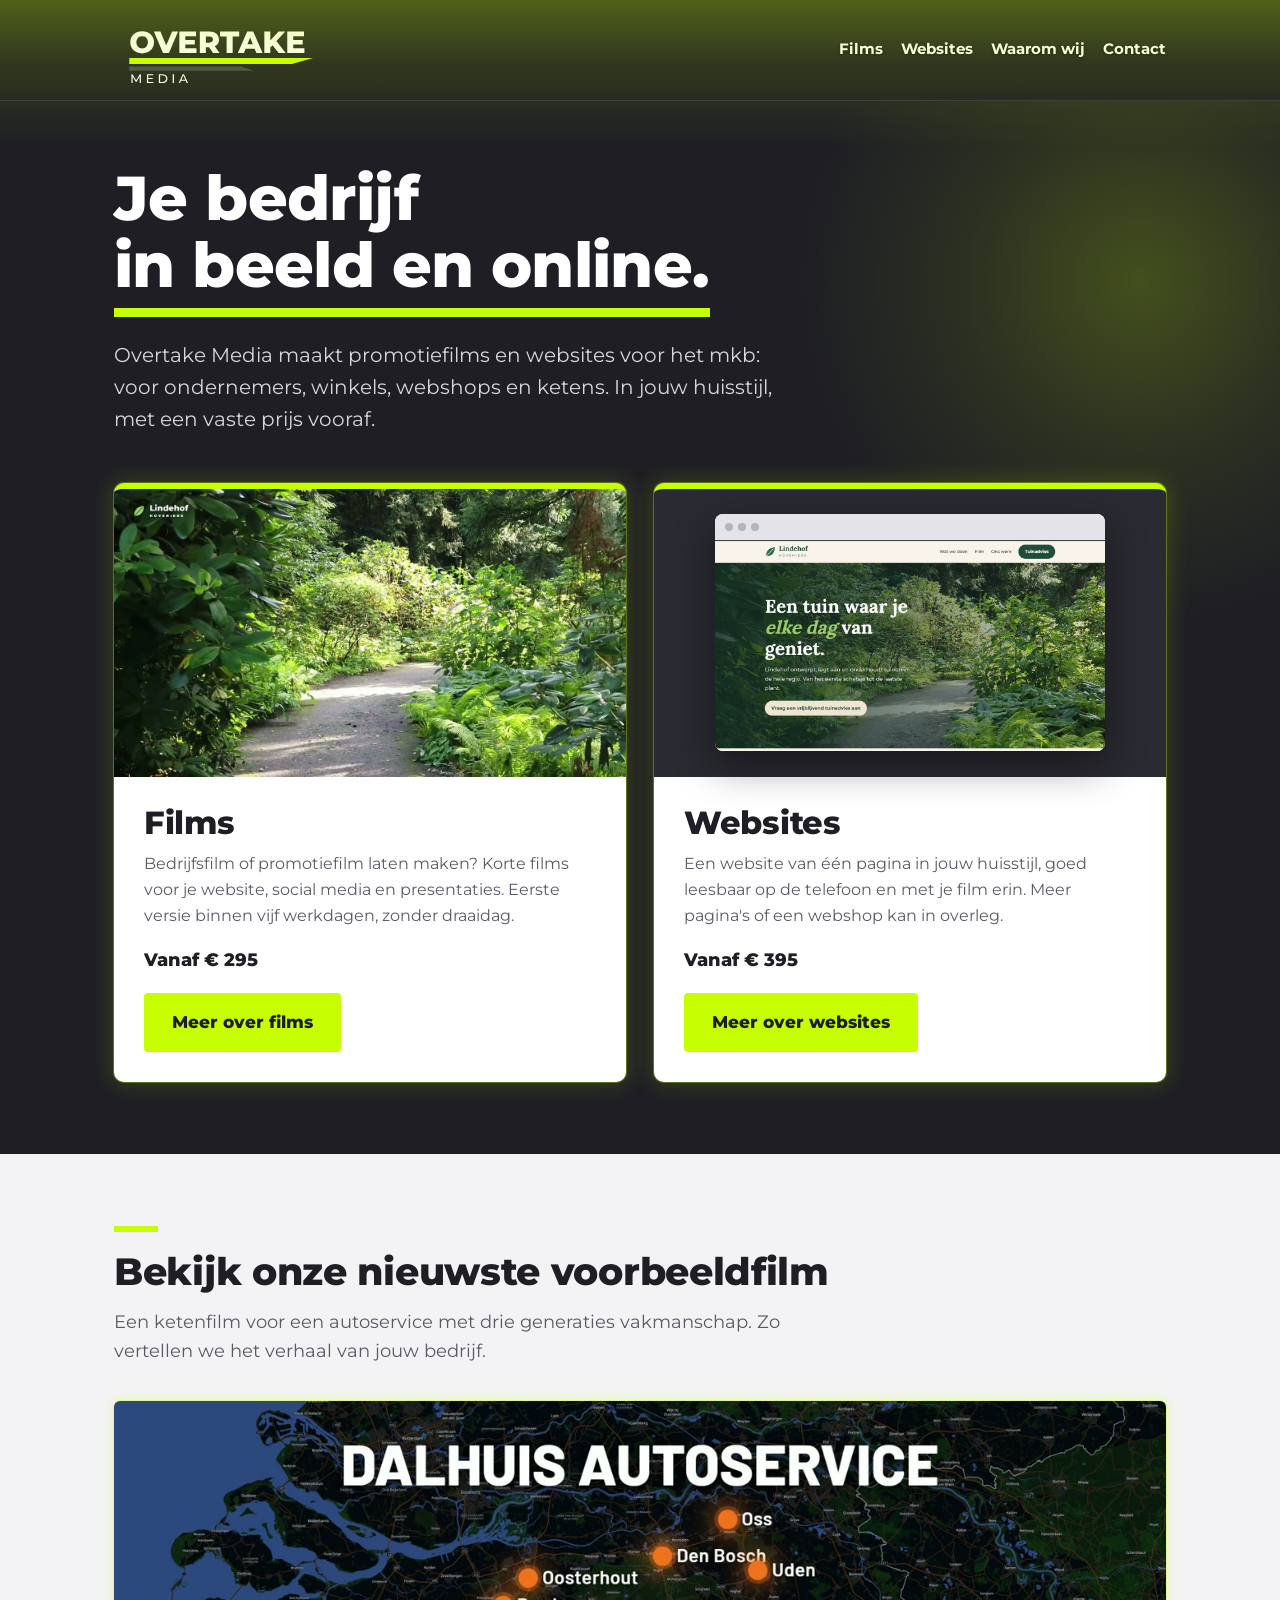
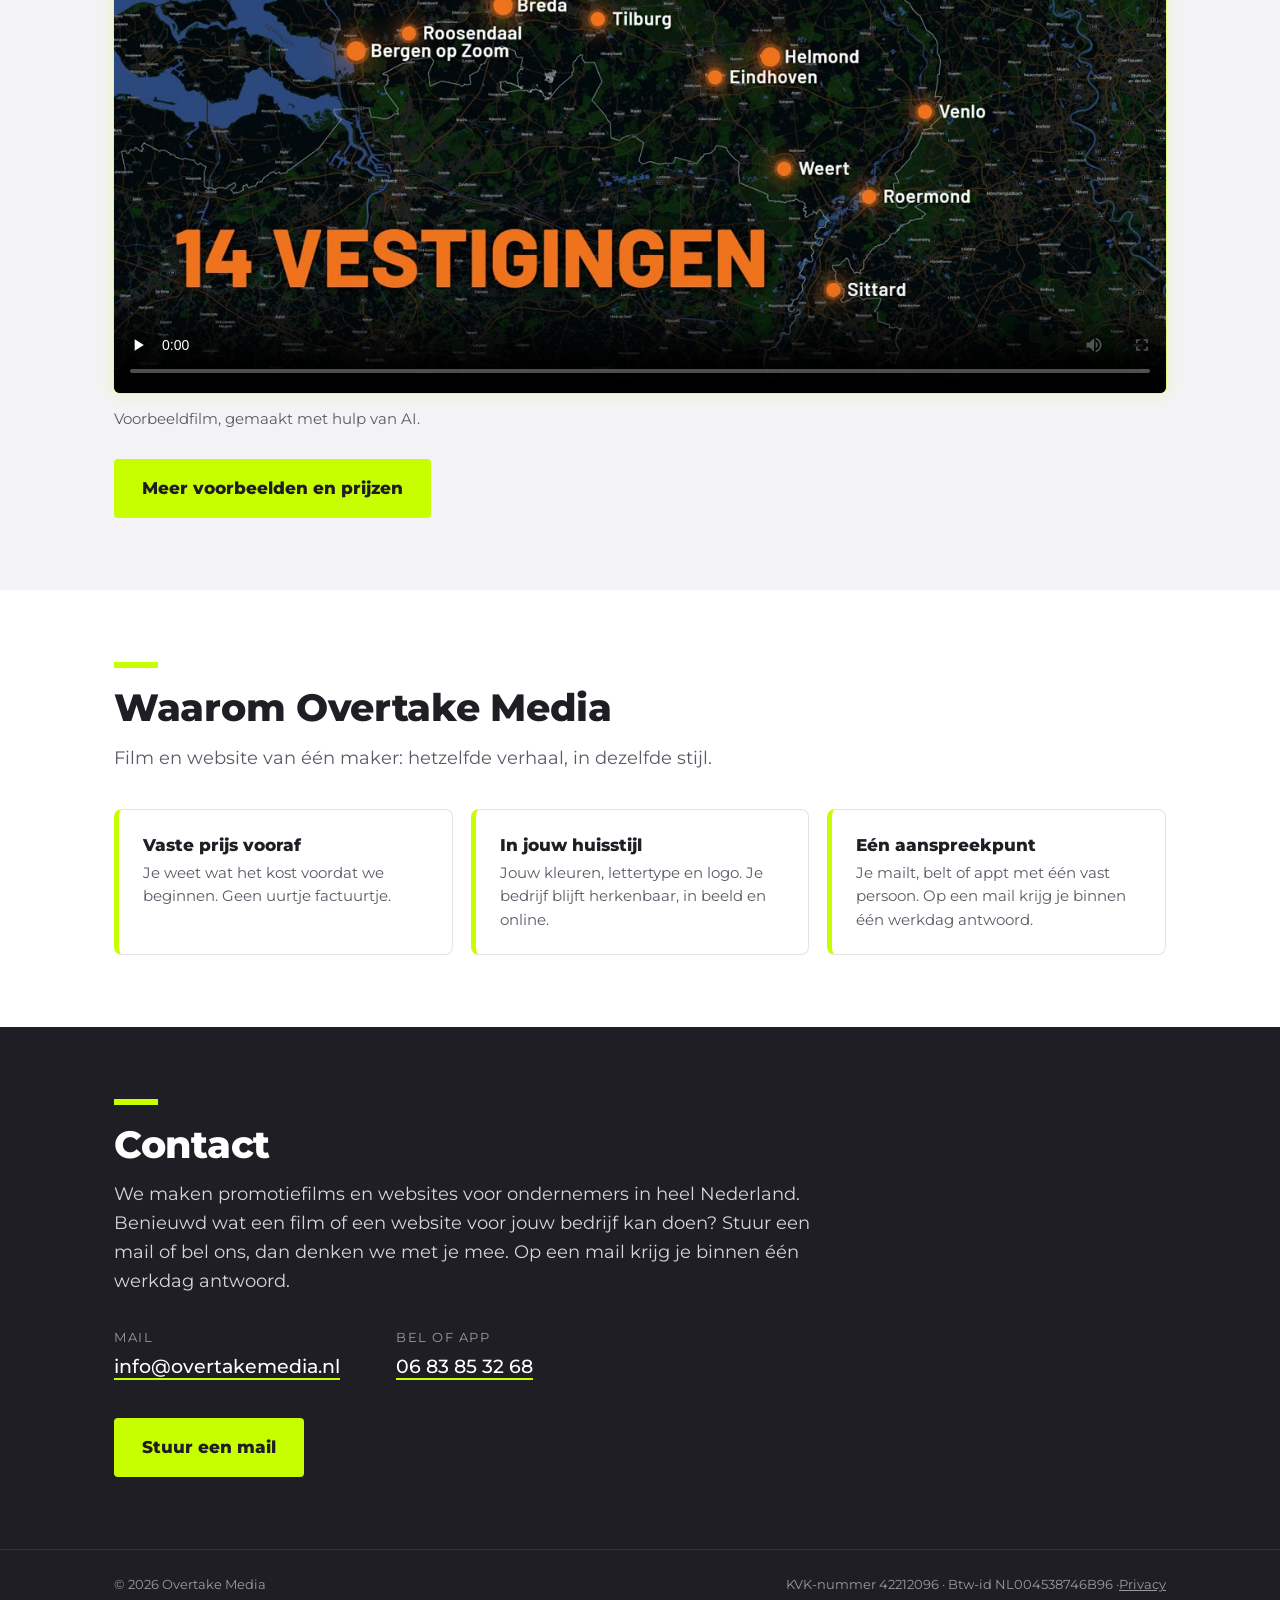
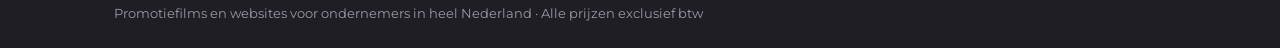
==== commit b3d3fad2: "Website: btw-id NL004538746B96 in voettekst en privacyverklaring (versie 19) Co-Authored-By: Claude " ====
--- a/index.html
+++ b/index.html
@@ -15,7 +15,7 @@
 <link rel="preconnect" href="https://fonts.googleapis.com">
 <link rel="preconnect" href="https://fonts.gstatic.com" crossorigin>
 <link href="https://fonts.googleapis.com/css2?family=Montserrat:wght@400;500;700;800&display=swap" rel="stylesheet">
-<link rel="stylesheet" href="stijl.css?v=18">
+<link rel="stylesheet" href="stijl.css?v=19">
 <script type="application/ld+json">{"@context": "https://schema.org", "@type": "ProfessionalService", "name": "Overtake Media", "url": "https://overtakemedia.nl/", "email": "info@overtakemedia.nl", "telephone": "+31683853268", "logo": "https://overtakemedia.nl/img/icoon.png", "image": "https://overtakemedia.nl/img/lindehof.jpg", "description": "Overtake Media maakt promotiefilms en websites voor het mkb: bedrijfsfilms, productfilms, ketenfilms en campagnefilms, en websites in de huisstijl van de klant. Vaste prijs vooraf.", "areaServed": {"@type": "Country", "name": "Nederland"}, "priceRange": "€149 - €895"}</script>
 </head>
 <body>
@@ -101,7 +101,7 @@
 <footer>
   <div class="wrap">
     <span>© 2026 Overtake Media</span>
-    <span>KVK-nummer 42212096 ·<a href="privacy.html">Privacy</a></span>
+    <span>KVK-nummer 42212096 · Btw-id NL004538746B96 ·<a href="privacy.html">Privacy</a></span>
     <span>Promotiefilms en websites voor ondernemers in heel Nederland · Alle prijzen exclusief btw</span>
   </div>
 </footer>
